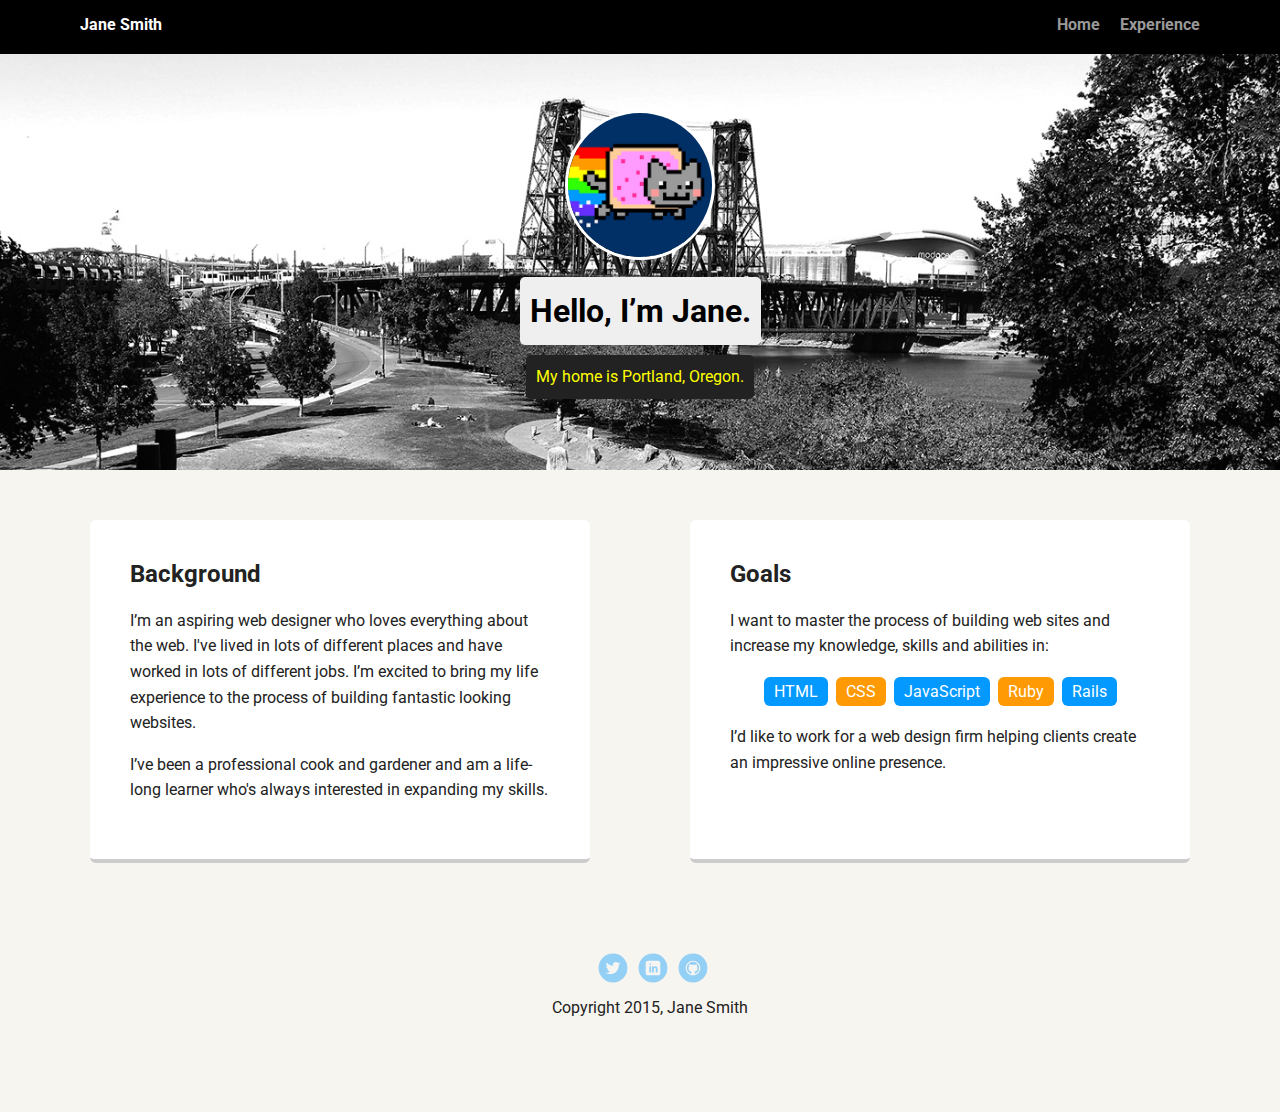
==== index.html @ 393f622b "Initial commit" ====
<!doctype html>
<html lang="en">
<head>
  <meta charset="utf-8">
  <title>Jane Smith's Profile</title>
  <meta name="viewport" content="width=device-width, initial-scale=1.0">
  <link rel="stylesheet" href="styles.css">
  <link href="https://fonts.googleapis.com/css?family=Muli%7CRoboto:400,300,500,700,900" rel="stylesheet"></head>
  <body>

    <div class="main-nav">
        <ul class="nav">
          <li class="name">Jane Smith</li>
          <li><a href="#">Home</a></li>
          <li><a href="#">Experience</a></li>
        </ul>
    </div>

    <header>
      <img src="images/me.png" alt="Drawing of Jane Smith" class="profile-image">
      <h1 class="tag name">Hello, I’m Jane.</h1>
      <p class="tag location">My home is Portland, Oregon.</p>
    </header>

    <main class="flex">
      <div class="card">
        <h2>Background</h2>
        <p>I’m an aspiring web designer who loves everything about the web. I've lived in lots of different places and have worked in lots of different jobs. I’m excited to bring my life experience to the process of building fantastic looking websites.</p>
        <p>I’ve been a professional cook and gardener and am a life-long learner who's always interested in expanding my skills.</p>
      </div> 

      <div class="card">
        <h2>Goals</h2>
        <p>I want to master the process of building web sites and increase my knowledge, skills and abilities in:</p>
        <ul class="skills">
          <li>HTML</li>
          <li>CSS</li>
          <li>JavaScript</li>
          <li>Ruby</li>
          <li>Rails</li>
        </ul>
        <p>I’d like to work for a web design firm helping clients create an impressive online presence.</p>
      </div> 

    </main>
    <footer>
      <ul>
        <li><a href="#" class="social twitter">Twitter</a></li>
        <li><a href="#" class="social linkedin">LinkedIn</a></li>
        <li><a href="#" class="social github">Github</a></li>
      </ul>
      <p class="copyright">Copyright 2015, Jane Smith</p>
    </footer>
  </body>
  </html>
---- styles.css ----
/* Global Layout Set-up */
* { 
  box-sizing: border-box;
}
  
body {
  margin: 0;
  padding: 0;
  text-align: center;
  font-family: 'Roboto', sans-serif;
  color: #222;
  background: #f7f5f0;
}
/* Link Styles */

a {
  text-decoration: none;
  color: #999;
}
a:hover {
  color: #6633ff;
}

/* Section Styles */

.main-nav {
  width: 100%;
  background: black;
  min-height: 30px;
  padding: 10px;
  position: fixed;
  text-align: center;
}
.nav {
  display: flex;
  justify-content: space-around;
  font-weight: 700;
  list-style-type: none;
  margin: 0 auto;
  padding: 0;
}

.nav .name {
    display: block;
    margin-right: auto;
    color: white;
}
.nav li {
  padding: 5px 10px 10px 10px;
}
.nav a {
  transition: all .5s;
}
.nav a:hover {
  color: white
}

header {
  text-align: center;
  background: url('images/portland.jpg') no-repeat top center ;
  background-size: cover;
  overflow: hidden;
  padding-top: 60px;
}
header {
  line-height: 1.5;
}
header .profile-image {
  margin-top: 50px;
  width: 150px;
  height: 150px;
  border-radius: 50%;
  border: 3px solid white;
  transition: all .5s;
}
header .profile-image:hover {
  transform: scale(1.2) rotate(5deg);
}
.tag {
  background-color: #efefef;
  color: black;
  padding: 10px;
  border-radius: 5px;
  display: table;
  margin: 10px auto;
} 
.location {
  background-color: #222;
  color: yellow;
}
.card {
  margin: 30px;
  padding: 20px 40px 40px;
  max-width: 500px;
  text-align: left;
  background: #fff;
  border-bottom: 4px solid #ccc;
  border-radius: 6px;
  transition: all .5s;
}
.card:hover {
  border-color: #ff99ff;
}

ul.skills {
  padding: 0;
  text-align: center;
}

.skills li {
  border-radius: 6px;
  display: inline-block;
  background: #ff9904;
  color: white;
  padding: 5px 10px;
  margin: 2px;
}

.skills li:nth-child(odd) {
  background: #0399ff;
}

footer {
  width: 100%;
  min-height: 30px;
  padding: 20px 0 40px 20px;
}

footer .copyright {
  top: -8px;
  font-size: .75em;
}

footer ul {
  list-style-type: none;
  margin: 0;
  padding: 0;
}

footer ul li {
  display: inline-block;
}

a.social {
  display: inline-block;
  text-indent: -9999px;
  margin-left: 5px;
  width: 30px;
  height: 30px;
  background-size: 30px 30px;
  opacity: .4;
  transition: all .5s;
}
a.twitter {
  background-image: url(images/twitter.svg);
}
a.linkedin {
  background-image: url(images/linkedin.svg);
}
a.github {
  background-image: url(images/github.svg);
}
a.social:hover {
  opacity: 1;
}
.clearfix {
  clear: both;
}

/* Styles for larger screens */
@media screen and (min-width: 720px) {
  
  .flex {
      display: -ms-flexbox;      /* TWEENER - IE 10 */
      display: flex; 
      max-width: 1200px;
      -ms-flex-pack: distribute;
      justify-content: space-around;
      margin: 0 auto;
  }

  header {
    min-height: 470px;
  }

  .nav {
    max-width: 1200px;
    padding: 0 30px;
  }


  main {
    padding-top: 20px;
  }

  main p {
    line-height: 1.6em;
  }

  footer {
    font-size: 1.3em;
    max-width: 1200px;
    margin: 40px auto;
  }

}
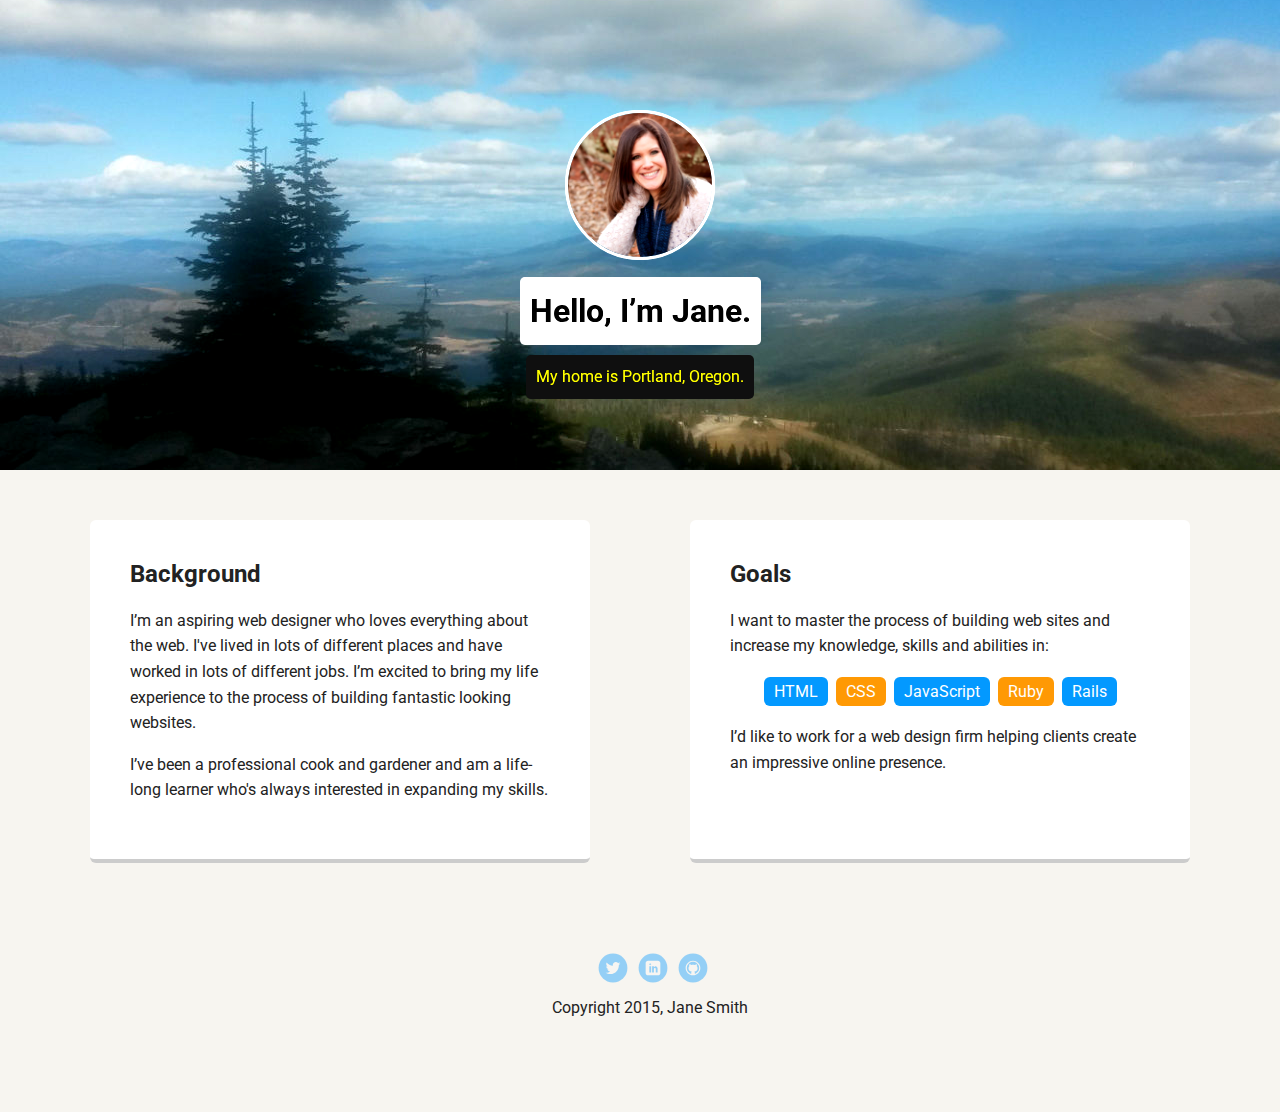
==== commit aa1e685c: "Update background header image and profile picture" ====
--- a/index.html
+++ b/index.html
@@ -17,7 +17,7 @@
     </div>
 
     <header>
-      <img src="images/me.png" alt="Drawing of Jane Smith" class="profile-image">
+      <img src="images/kristyburge.jpg" alt="Kristy Burge" class="profile-image">
       <h1 class="tag name">Hello, I’m Jane.</h1>
       <p class="tag location">My home is Portland, Oregon.</p>
     </header>
@@ -27,7 +27,7 @@
         <h2>Background</h2>
         <p>I’m an aspiring web designer who loves everything about the web. I've lived in lots of different places and have worked in lots of different jobs. I’m excited to bring my life experience to the process of building fantastic looking websites.</p>
         <p>I’ve been a professional cook and gardener and am a life-long learner who's always interested in expanding my skills.</p>
-      </div> 
+      </div>
 
       <div class="card">
         <h2>Goals</h2>
@@ -40,7 +40,7 @@
           <li>Rails</li>
         </ul>
         <p>I’d like to work for a web design firm helping clients create an impressive online presence.</p>
-      </div> 
+      </div>
 
     </main>
     <footer>
--- a/styles.css
+++ b/styles.css
@@ -1,8 +1,8 @@
 /* Global Layout Set-up */
-* { 
+* {
   box-sizing: border-box;
 }
-  
+
 body {
   margin: 0;
   padding: 0;
@@ -57,10 +57,12 @@
 
 header {
   text-align: center;
-  background: url('images/portland.jpg') no-repeat top center ;
+  background: url('images/mount-spokane.jpg') no-repeat 20% 50%;
+  background-position
   background-size: cover;
   overflow: hidden;
   padding-top: 60px;
+  filter: contrast(1.2);
 }
 header {
   line-height: 1.5;
@@ -83,7 +85,7 @@
   border-radius: 5px;
   display: table;
   margin: 10px auto;
-} 
+}
 .location {
   background-color: #222;
   color: yellow;
@@ -169,10 +171,10 @@
 
 /* Styles for larger screens */
 @media screen and (min-width: 720px) {
-  
+
   .flex {
       display: -ms-flexbox;      /* TWEENER - IE 10 */
-      display: flex; 
+      display: flex;
       max-width: 1200px;
       -ms-flex-pack: distribute;
       justify-content: space-around;
@@ -204,4 +206,3 @@
   }
 
 }
-
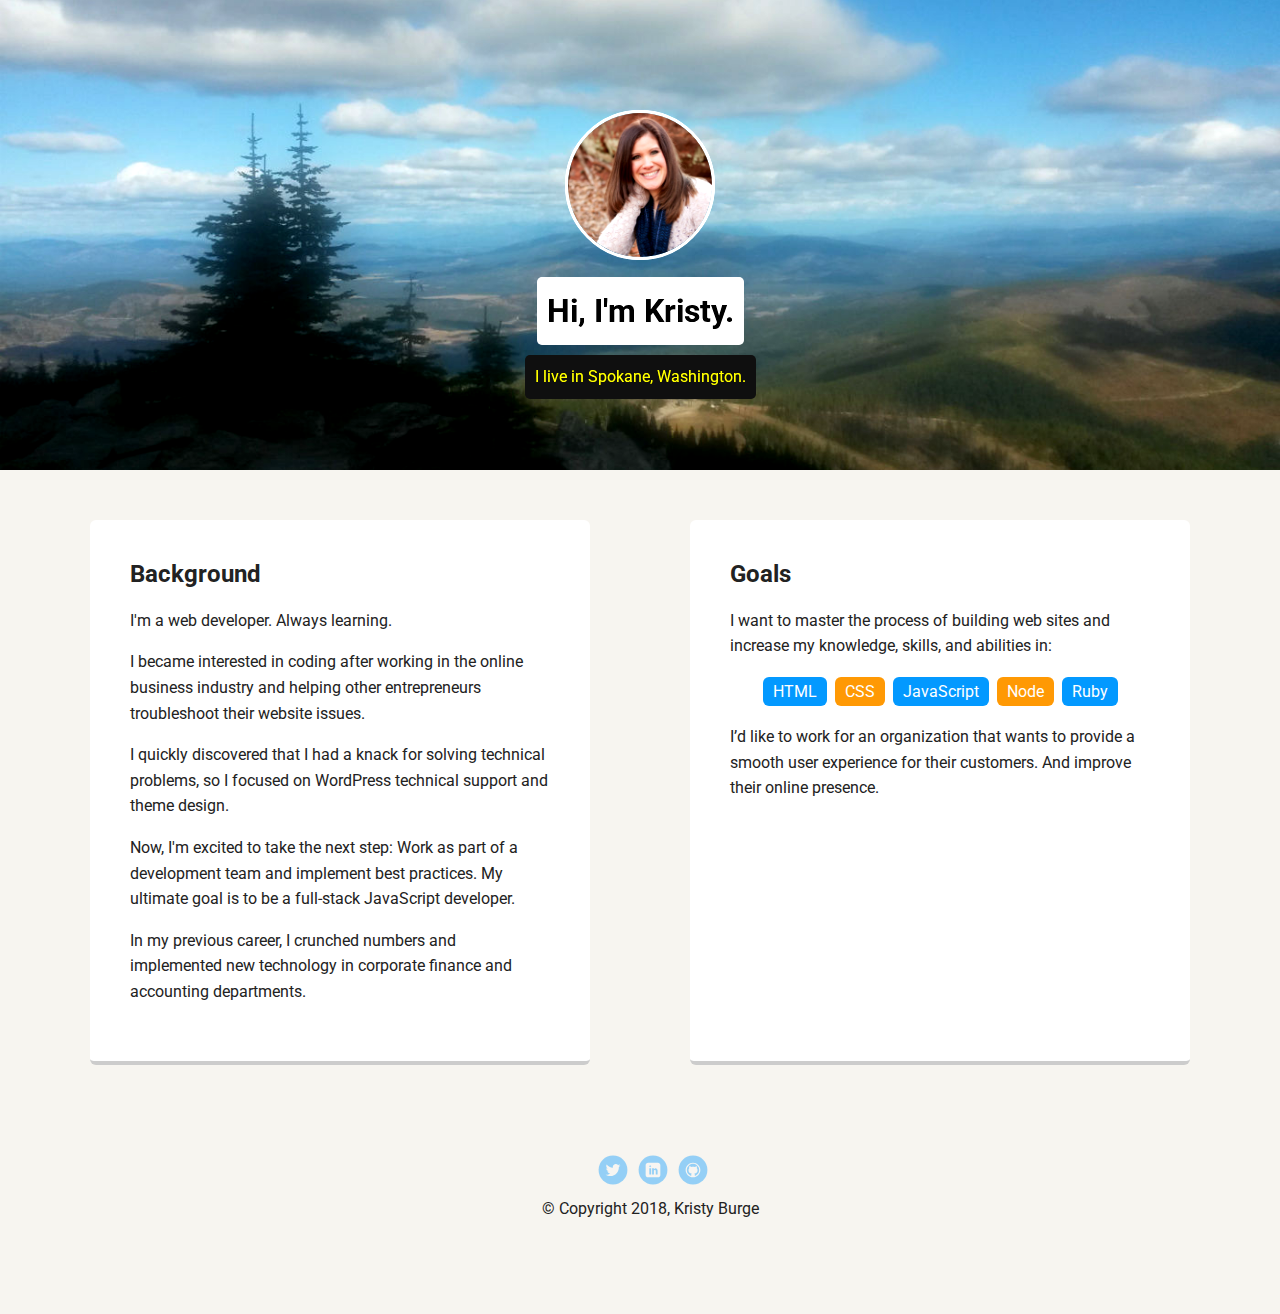
==== commit 87b1c5f5: "Replace filler content with custom content." ====
--- a/index.html
+++ b/index.html
@@ -2,7 +2,7 @@
 <html lang="en">
 <head>
   <meta charset="utf-8">
-  <title>Jane Smith's Profile</title>
+  <title>Kristy Burge's Profile</title>
   <meta name="viewport" content="width=device-width, initial-scale=1.0">
   <link rel="stylesheet" href="styles.css">
   <link href="https://fonts.googleapis.com/css?family=Muli%7CRoboto:400,300,500,700,900" rel="stylesheet"></head>
@@ -10,7 +10,7 @@
 
     <div class="main-nav">
         <ul class="nav">
-          <li class="name">Jane Smith</li>
+          <li class="name">Kristy Burge</li>
           <li><a href="#">Home</a></li>
           <li><a href="#">Experience</a></li>
         </ul>
@@ -18,38 +18,41 @@
 
     <header>
       <img src="images/kristyburge.jpg" alt="Kristy Burge" class="profile-image">
-      <h1 class="tag name">Hello, I’m Jane.</h1>
-      <p class="tag location">My home is Portland, Oregon.</p>
+      <h1 class="tag name">Hi, I'm Kristy.</h1>
+      <p class="tag location">I live in Spokane, Washington.</p>
     </header>
 
     <main class="flex">
       <div class="card">
         <h2>Background</h2>
-        <p>I’m an aspiring web designer who loves everything about the web. I've lived in lots of different places and have worked in lots of different jobs. I’m excited to bring my life experience to the process of building fantastic looking websites.</p>
-        <p>I’ve been a professional cook and gardener and am a life-long learner who's always interested in expanding my skills.</p>
+        <p>I'm a web developer. Always learning.</p>
+        <p>I became interested in coding after working in the online business industry and helping other entrepreneurs troubleshoot their website issues.</p>
+        <p>I quickly discovered that I had a knack for solving technical problems, so I focused on WordPress technical support and theme design.</p>
+        <p>Now, I'm excited to take the next step: Work as part of a development team and implement best practices. My ultimate goal is to be a full-stack JavaScript developer.</p>
+        <p>In my previous career, I crunched numbers and implemented new technology in corporate finance and accounting departments.</p>
       </div>
 
       <div class="card">
         <h2>Goals</h2>
-        <p>I want to master the process of building web sites and increase my knowledge, skills and abilities in:</p>
+        <p>I want to master the process of building web sites and increase my knowledge, skills, and abilities in:</p>
         <ul class="skills">
           <li>HTML</li>
           <li>CSS</li>
           <li>JavaScript</li>
+          <li>Node</li>
           <li>Ruby</li>
-          <li>Rails</li>
         </ul>
-        <p>I’d like to work for a web design firm helping clients create an impressive online presence.</p>
+        <p>I’d like to work for an organization that wants to provide a smooth user experience for their customers. And improve their online presence.</p>
       </div>
 
     </main>
     <footer>
       <ul>
-        <li><a href="#" class="social twitter">Twitter</a></li>
-        <li><a href="#" class="social linkedin">LinkedIn</a></li>
-        <li><a href="#" class="social github">Github</a></li>
+        <li><a href="https://twitter.com/kristyburge" class="social twitter" target="_blank">Twitter</a></li>
+        <li><a href="https://linkedin.com/in/kristyburge" class="social linkedin" target="_blank">LinkedIn</a></li>
+        <li><a href="https://github.com/kristyburge" class="social github" target="_blank">Github</a></li>
       </ul>
-      <p class="copyright">Copyright 2015, Jane Smith</p>
+      <p class="copyright">&copy; Copyright 2018, Kristy Burge</p>
     </footer>
   </body>
   </html>
--- a/styles.css
+++ b/styles.css
@@ -58,7 +58,6 @@
 header {
   text-align: center;
   background: url('images/mount-spokane.jpg') no-repeat 20% 50%;
-  background-position
   background-size: cover;
   overflow: hidden;
   padding-top: 60px;
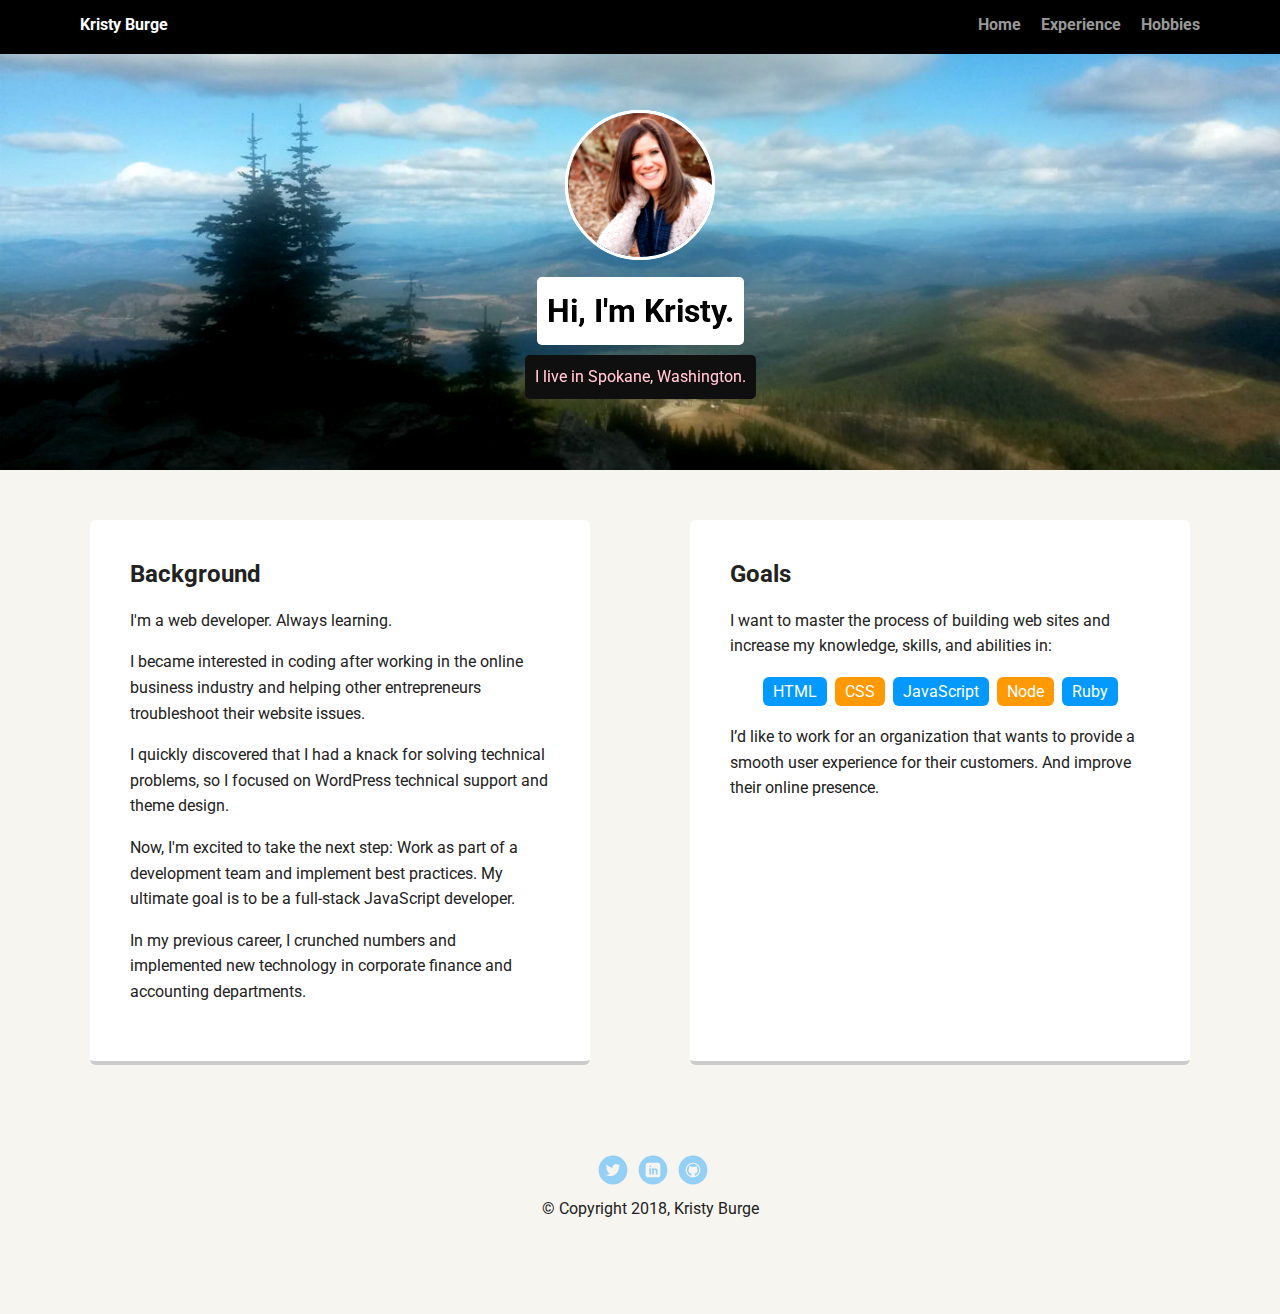
==== commit 98fb85a2: "Add experience page and update links on index" ====
--- a/index.html
+++ b/index.html
@@ -11,8 +11,9 @@
     <div class="main-nav">
         <ul class="nav">
           <li class="name">Kristy Burge</li>
-          <li><a href="#">Home</a></li>
-          <li><a href="#">Experience</a></li>
+          <li><a href="index.html">Home</a></li>
+          <li><a href="experience.html">Experience</a></li>
+          <li><a href="hobbies.html">Hobbies</a></li>
         </ul>
     </div>
 
--- a/styles.css
+++ b/styles.css
@@ -30,6 +30,7 @@
   padding: 10px;
   position: fixed;
   text-align: center;
+  z-index: 3;
 }
 .nav {
   display: flex;
@@ -75,7 +76,7 @@
   transition: all .5s;
 }
 header .profile-image:hover {
-  transform: scale(1.2) rotate(5deg);
+  transform: scale(1.2) rotate(360deg);
 }
 .tag {
   background-color: #efefef;
@@ -87,8 +88,12 @@
 }
 .location {
   background-color: #222;
-  color: yellow;
-}
+  color: pink;
+}
+.experience, .hobbies {
+  margin-top: 13%;
+}
+
 .card {
   margin: 30px;
   padding: 20px 40px 40px;
@@ -102,7 +107,9 @@
 .card:hover {
   border-color: #ff99ff;
 }
-
+.project-title {
+  text-align: center;
+}
 ul.skills {
   padding: 0;
   text-align: center;
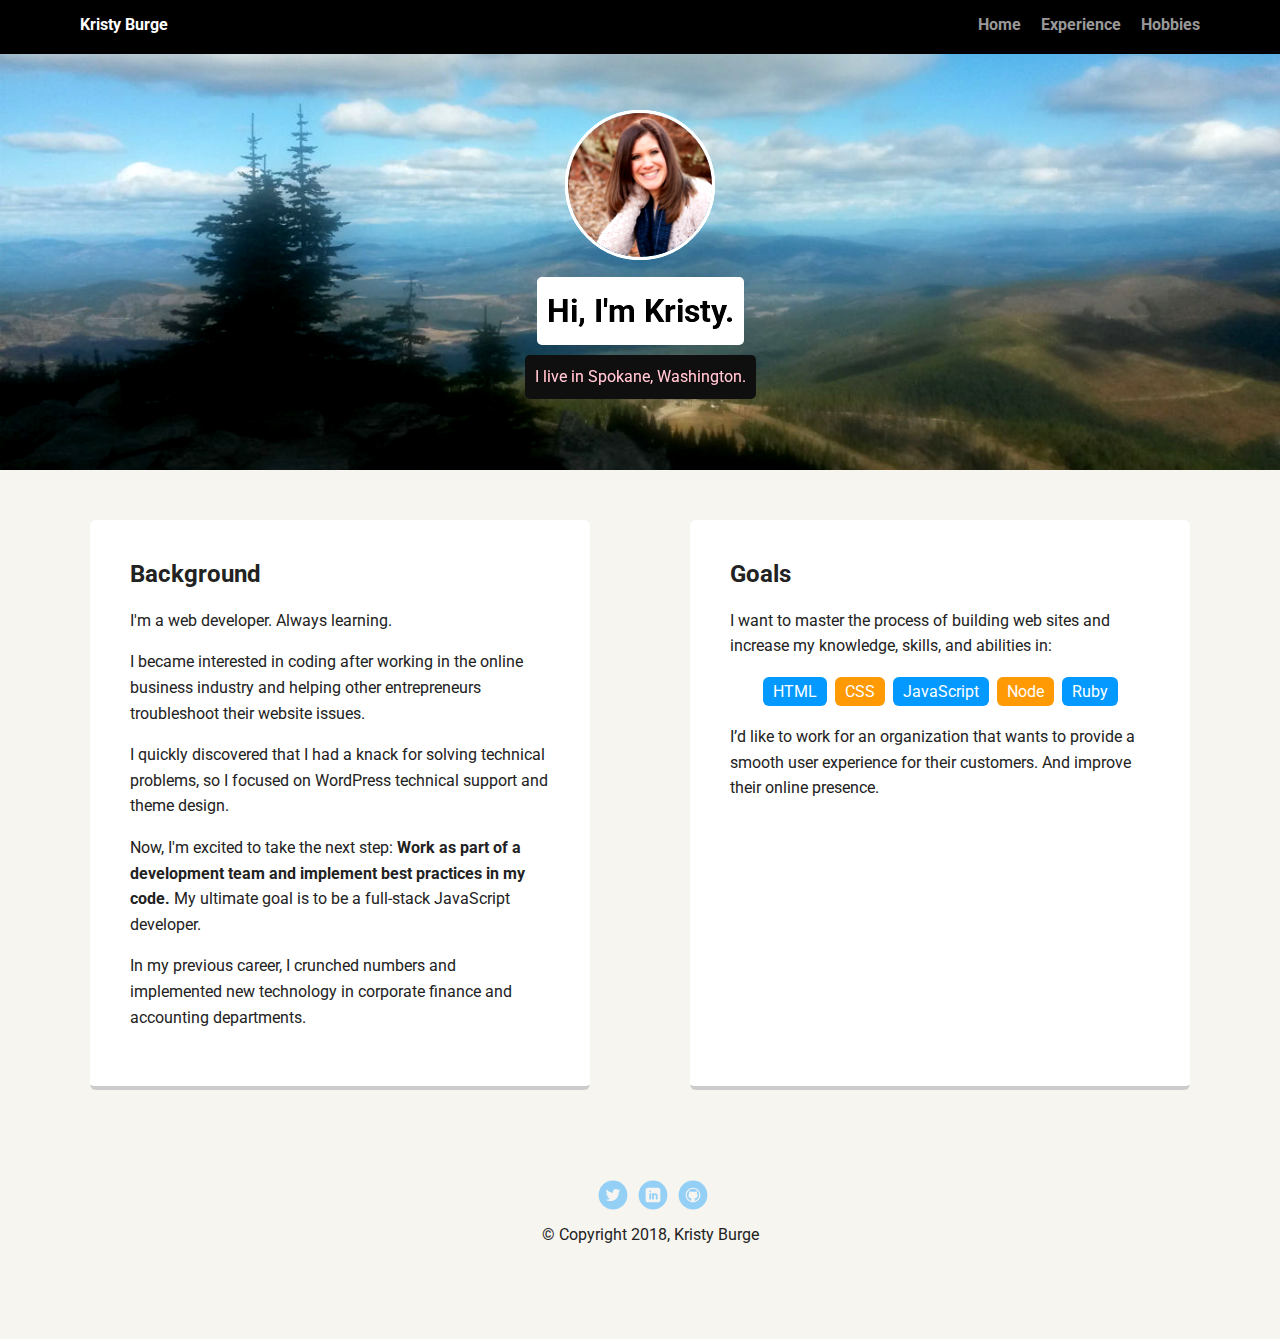
==== commit 1a2a1016: "Update experience section" ====
--- a/index.html
+++ b/index.html
@@ -29,7 +29,7 @@
         <p>I'm a web developer. Always learning.</p>
         <p>I became interested in coding after working in the online business industry and helping other entrepreneurs troubleshoot their website issues.</p>
         <p>I quickly discovered that I had a knack for solving technical problems, so I focused on WordPress technical support and theme design.</p>
-        <p>Now, I'm excited to take the next step: Work as part of a development team and implement best practices. My ultimate goal is to be a full-stack JavaScript developer.</p>
+        <p>Now, I'm excited to take the next step: <strong>Work as part of a development team and implement best practices in my code.</strong>  My ultimate goal is to be a full-stack JavaScript developer.</p>
         <p>In my previous career, I crunched numbers and implemented new technology in corporate finance and accounting departments.</p>
       </div>
 
--- a/styles.css
+++ b/styles.css
@@ -128,10 +128,41 @@
   background: #0399ff;
 }
 
+.my-hobbies {
+  max-width: 900px;
+  margin: 0 auto;
+  padding: 40px;
+}
+
+.my-hobbies p {
+  text-align: left;
+}
+.dogs {
+  padding: 40px 50px;
+  margin-right: 150px;
+  float: left;
+}
+
+.dog-image {
+  border-radius: 5%;
+  border: 2px solid #343434;
+  transform: scale(0.7);
+  transition: all 0.5s;
+}
+
+.dog-image:hover {
+  transform: scale(1) rotate(90deg);
+}
+
+aside {
+  float: right;
+}
+
 footer {
   width: 100%;
   min-height: 30px;
   padding: 20px 0 40px 20px;
+  clear:both;
 }
 
 footer .copyright {
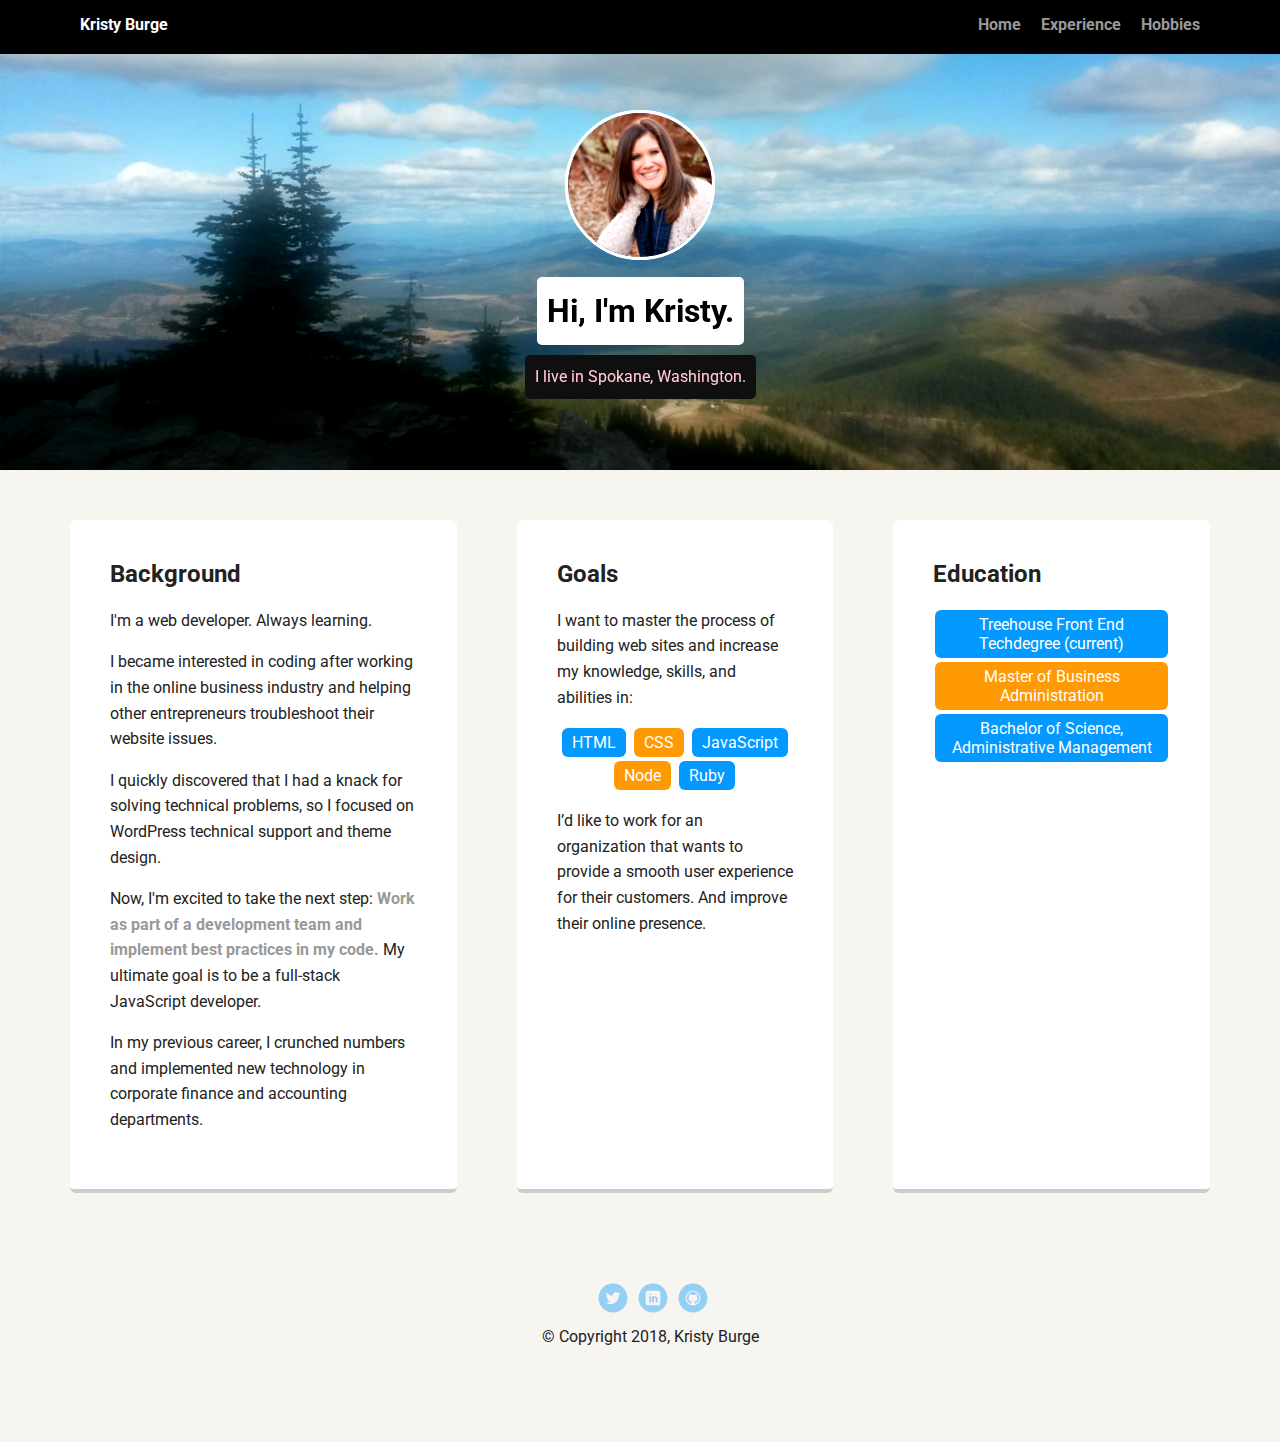
==== commit d049c40a: "Add education to main page" ====
--- a/index.html
+++ b/index.html
@@ -29,7 +29,7 @@
         <p>I'm a web developer. Always learning.</p>
         <p>I became interested in coding after working in the online business industry and helping other entrepreneurs troubleshoot their website issues.</p>
         <p>I quickly discovered that I had a knack for solving technical problems, so I focused on WordPress technical support and theme design.</p>
-        <p>Now, I'm excited to take the next step: <strong>Work as part of a development team and implement best practices in my code.</strong>  My ultimate goal is to be a full-stack JavaScript developer.</p>
+        <p>Now, I'm excited to take the next step: <strong><a href="experience.html">Work as part of a development team and implement best practices in my code.</a></strong>  My ultimate goal is to be a full-stack JavaScript developer.</p>
         <p>In my previous career, I crunched numbers and implemented new technology in corporate finance and accounting departments.</p>
       </div>
 
@@ -46,6 +46,15 @@
         <p>I’d like to work for an organization that wants to provide a smooth user experience for their customers. And improve their online presence.</p>
       </div>
 
+      <div class="card">
+        <h2>Education</h2>
+        <ul class="skills">
+          <li>Treehouse Front End Techdegree (current)</li>
+          <li>Master of Business Administration</li>
+          <li>Bachelor of Science, Administrative Management</li>
+        </ul>
+      </div>
+
     </main>
     <footer>
       <ul>
